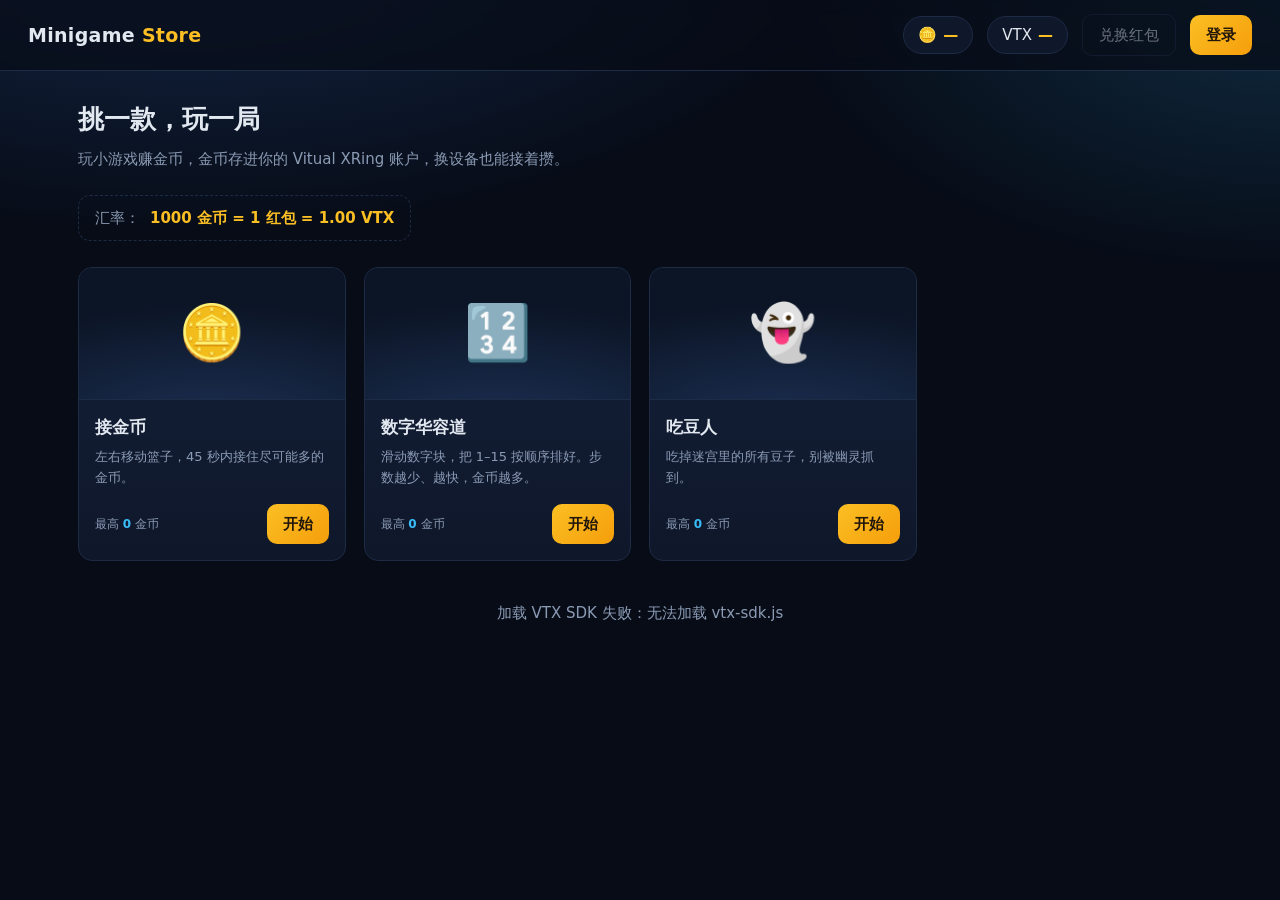
==== index.html @ 961c9f59 "Add store page and three HTML games (coincatcher, klotski, pacman)" ====
<!doctype html>
<html lang="zh-CN">
<head>
  <meta charset="utf-8" />
  <meta name="viewport" content="width=device-width, initial-scale=1" />
  <title>Minigame Store · 小游戏商店</title>
  <meta name="description" content="玩小游戏赚金币，1000 金币兑换 1 红包（1.00 VTX）。" />
  <link rel="stylesheet" href="assets/store.css" />
</head>
<body>
  <header class="topbar">
    <div class="brand">Minigame <span>Store</span></div>
    <div class="wallet">
      <span class="pill" title="金币">🪙 <b id="coins">—</b></span>
      <span class="pill" title="VTX 余额">VTX <b id="balance">—</b></span>
      <button id="redeemBtn" class="ghost" disabled>兑换红包</button>
      <button id="loginBtn" class="primary">登录</button>
    </div>
  </header>

  <main>
    <section class="hero">
      <h1>挑一款，玩一局</h1>
      <p>玩小游戏赚金币，金币存进你的 Vitual XRing 账户，换设备也能接着攒。</p>
      <div class="rate">汇率：<b>1000 金币 = 1 红包 = 1.00 VTX</b></div>
    </section>

    <section id="grid" class="grid"></section>
    <div id="empty" class="empty hidden">正在加载游戏目录…</div>
  </main>

  <div id="stage" class="stage hidden">
    <div class="stage-inner">
      <div class="stage-head">
        <span id="stageTitle">游戏</span>
        <button id="stageClose" class="ghost">返回商店</button>
      </div>
      <iframe id="stageFrame" title="游戏" allow="autoplay"></iframe>
    </div>
  </div>

  <div id="loginModal" class="modal hidden">
    <div class="modal-inner">
      <div class="modal-head">
        <span>登录 Vitual XRing</span>
        <button id="loginClose" class="ghost">关闭</button>
      </div>
      <iframe id="loginFrame" title="登录"></iframe>
    </div>
  </div>

  <div id="toast" class="toast"></div>

  <script src="assets/store.js"></script>
</body>
</html>
---- assets/store.css ----
:root {
  --bg: #070c17;
  --panel: #0f172a;
  --panel-2: #14213a;
  --line: #1e2b45;
  --text: #e2e8f0;
  --muted: #8b9bb4;
  --gold: #fbbf24;
  --cyan: #38bdf8;
  --radius: 14px;
}

* { box-sizing: border-box; }

.hidden { display: none !important; }

html, body { height: 100%; }

body {
  margin: 0;
  background:
    radial-gradient(1100px 520px at 15% -10%, #15294b 0%, transparent 62%),
    radial-gradient(900px 500px at 100% 0%, #0f2a3f 0%, transparent 55%),
    var(--bg);
  color: var(--text);
  font: 15px/1.6 "Microsoft YaHei UI", "Segoe UI", system-ui, sans-serif;
}

button {
  font: inherit;
  cursor: pointer;
  border: 0;
  border-radius: 10px;
  padding: 8px 16px;
  color: var(--text);
  background: var(--panel-2);
  transition: transform .12s ease, background .2s ease;
}
button:hover { transform: translateY(-1px); }
button:active { transform: translateY(0); }
button:disabled { opacity: .45; cursor: not-allowed; transform: none; }

.primary { background: linear-gradient(135deg, #fbbf24, #f59e0b); color: #21160a; font-weight: 700; }
.ghost { background: transparent; border: 1px solid var(--line); }

.topbar {
  display: flex;
  align-items: center;
  gap: 16px;
  padding: 14px 28px;
  border-bottom: 1px solid var(--line);
  backdrop-filter: blur(8px);
  position: sticky;
  top: 0;
  z-index: 20;
  background: rgba(7, 12, 23, .72);
}

.brand {
  font-size: 19px;
  font-weight: 800;
  letter-spacing: .3px;
}
.brand span { color: var(--gold); }

.wallet {
  margin-left: auto;
  display: flex;
  align-items: center;
  gap: 14px;
}

.pill {
  display: inline-flex;
  align-items: center;
  gap: 6px;
  padding: 6px 14px;
  border-radius: 999px;
  background: var(--panel);
  border: 1px solid var(--line);
  font-variant-numeric: tabular-nums;
}
.pill b { color: var(--gold); }

main { max-width: 1180px; margin: 0 auto; padding: 28px; }

.hero h1 { margin: 0 0 6px; font-size: 26px; }
.hero p { margin: 0 0 6px; color: var(--muted); }

.rate {
  margin: 18px 0 26px;
  display: inline-flex;
  gap: 10px;
  padding: 10px 16px;
  border-radius: 12px;
  border: 1px dashed var(--line);
  color: var(--muted);
}
.rate b { color: var(--gold); }

.grid {
  display: grid;
  grid-template-columns: repeat(auto-fill, minmax(250px, 1fr));
  gap: 18px;
}

.card {
  background: linear-gradient(180deg, var(--panel-2), var(--panel));
  border: 1px solid var(--line);
  border-radius: var(--radius);
  overflow: hidden;
  display: flex;
  flex-direction: column;
  transition: border-color .2s ease, transform .2s ease;
}
.card:hover { border-color: #2f4a77; transform: translateY(-3px); }

.cover {
  height: 132px;
  display: grid;
  place-items: center;
  font-size: 54px;
  background: radial-gradient(300px 120px at 50% 120%, #1b2f52, transparent), #0c1526;
  border-bottom: 1px solid var(--line);
}

.card-body { padding: 14px 16px 16px; display: flex; flex-direction: column; gap: 6px; flex: 1; }
.card-body h3 { margin: 0; font-size: 17px; }
.card-body p { margin: 0; color: var(--muted); font-size: 13px; min-height: 38px; }

.card-foot {
  margin-top: auto;
  display: flex;
  align-items: center;
  justify-content: space-between;
  gap: 10px;
  padding-top: 10px;
}
.best { color: var(--muted); font-size: 12px; }
.best b { color: var(--cyan); }

.stage {
  position: fixed;
  inset: 0;
  z-index: 40;
  background: rgba(4, 8, 16, .82);
  backdrop-filter: blur(6px);
  display: grid;
  place-items: center;
  padding: 24px;
}
.stage.hidden, .modal.hidden { display: none; }

.stage-inner {
  position: relative;
  width: min(860px, 100%);
  background: var(--panel);
  border: 1px solid var(--line);
  border-radius: 18px;
  overflow: hidden;
  box-shadow: 0 30px 80px rgba(0, 0, 0, .55);
}
.stage-head {
  display: flex;
  align-items: center;
  padding: 10px 14px;
  border-bottom: 1px solid var(--line);
  color: var(--muted);
  font-size: 13px;
}
.stage-head button { margin-left: auto; padding: 4px 12px; }
.stage iframe { display: block; width: 100%; height: min(640px, 72vh); border: 0; background: #0b1220; }

.modal {
  position: fixed;
  inset: 0;
  z-index: 50;
  background: rgba(4, 8, 16, .78);
  display: grid;
  place-items: center;
  padding: 20px;
}
.modal-inner {
  background: var(--panel);
  border: 1px solid var(--line);
  border-radius: 18px;
  overflow: hidden;
  width: min(440px, 100%);
}
.modal-inner iframe { display: block; width: 100%; height: 560px; border: 0; }
.modal-head { display: flex; align-items: center; padding: 10px 14px; border-bottom: 1px solid var(--line); color: var(--muted); font-size: 13px; }
.modal-head button { margin-left: auto; padding: 4px 12px; }

.toast {
  position: fixed;
  left: 50%;
  bottom: 28px;
  transform: translateX(-50%);
  background: #14213a;
  border: 1px solid var(--line);
  border-left: 3px solid var(--gold);
  padding: 10px 18px;
  border-radius: 10px;
  z-index: 60;
  opacity: 0;
  pointer-events: none;
  transition: opacity .25s ease;
}
.toast.show { opacity: 1; }

.empty { color: var(--muted); padding: 40px 0; text-align: center; }
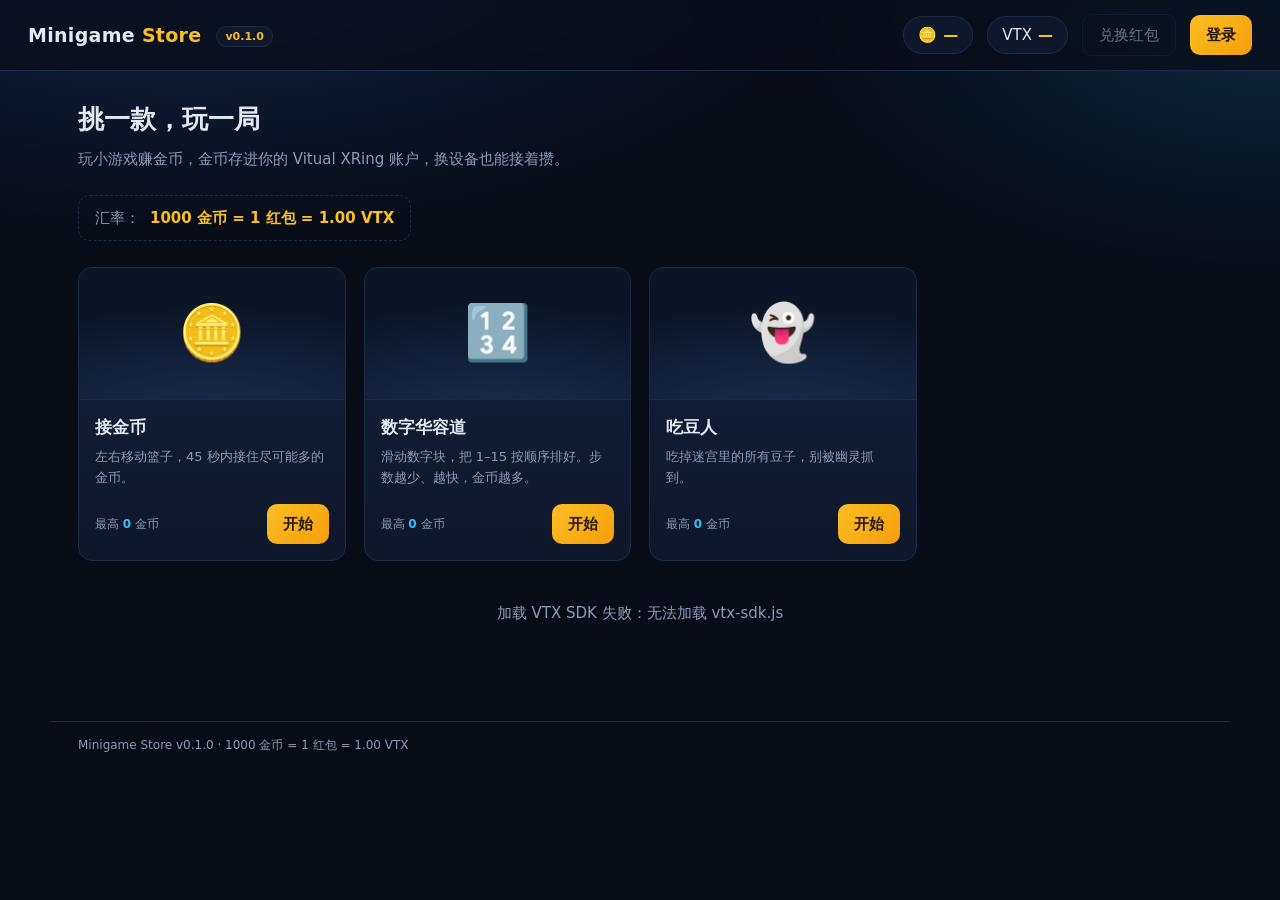
==== commit ef9c5d55: "Add version badge v0.1.0 to store page" ====
--- a/index.html
+++ b/index.html
@@ -9,7 +9,7 @@
 </head>
 <body>
   <header class="topbar">
-    <div class="brand">Minigame <span>Store</span></div>
+    <div class="brand">Minigame <span>Store</span> <span class="version" title="版本">v0.1.0</span></div>
     <div class="wallet">
       <span class="pill" title="金币">🪙 <b id="coins">—</b></span>
       <span class="pill" title="VTX 余额">VTX <b id="balance">—</b></span>
@@ -28,6 +28,10 @@
     <section id="grid" class="grid"></section>
     <div id="empty" class="empty hidden">正在加载游戏目录…</div>
   </main>
+
+  <footer class="footer">
+    Minigame Store v0.1.0 · 1000 金币 = 1 红包 = 1.00 VTX
+  </footer>
 
   <div id="stage" class="stage hidden">
     <div class="stage-inner">
--- a/assets/store.css
+++ b/assets/store.css
@@ -63,6 +63,29 @@
 }
 .brand span { color: var(--gold); }
 
+.version {
+  display: inline-block;
+  margin-left: 8px;
+  padding: 1px 8px;
+  border-radius: 999px;
+  background: var(--panel);
+  border: 1px solid var(--line);
+  color: var(--muted);
+  font-size: 11px;
+  font-weight: 600;
+  letter-spacing: 0;
+  vertical-align: 2px;
+}
+
+.footer {
+  margin: 28px auto 0;
+  max-width: 1180px;
+  padding: 14px 28px 24px;
+  color: var(--muted);
+  font-size: 12px;
+  border-top: 1px solid var(--line);
+}
+
 .wallet {
   margin-left: auto;
   display: flex;
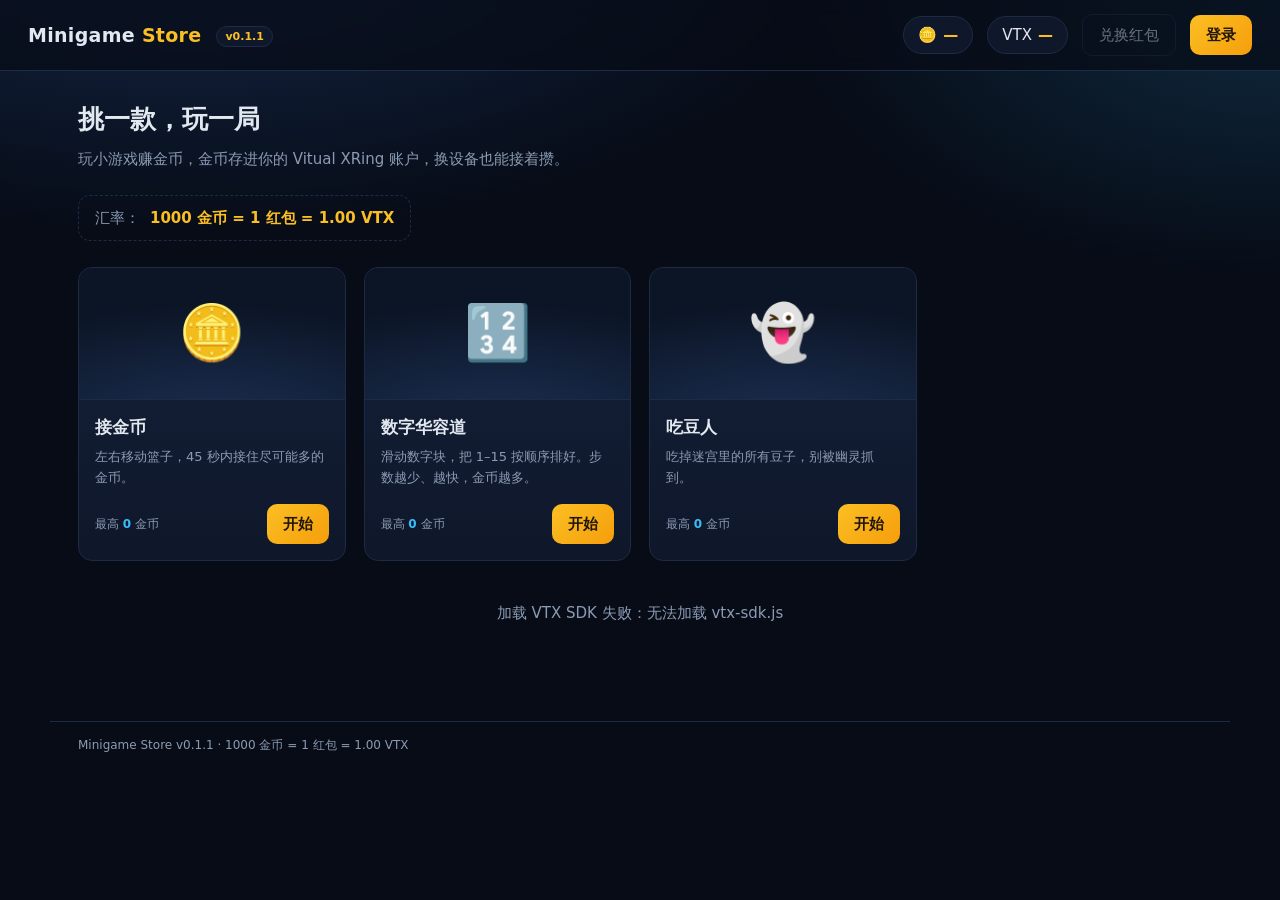
==== commit d88ba362: "Klotski: allow pushing whole rows/columns; bump to 0.1.1" ====
--- a/index.html
+++ b/index.html
@@ -9,7 +9,7 @@
 </head>
 <body>
   <header class="topbar">
-    <div class="brand">Minigame <span>Store</span> <span class="version" title="版本">v0.1.0</span></div>
+    <div class="brand">Minigame <span>Store</span> <span class="version" title="版本">v0.1.1</span></div>
     <div class="wallet">
       <span class="pill" title="金币">🪙 <b id="coins">—</b></span>
       <span class="pill" title="VTX 余额">VTX <b id="balance">—</b></span>
@@ -30,7 +30,7 @@
   </main>
 
   <footer class="footer">
-    Minigame Store v0.1.0 · 1000 金币 = 1 红包 = 1.00 VTX
+    Minigame Store v0.1.1 · 1000 金币 = 1 红包 = 1.00 VTX
   </footer>
 
   <div id="stage" class="stage hidden">
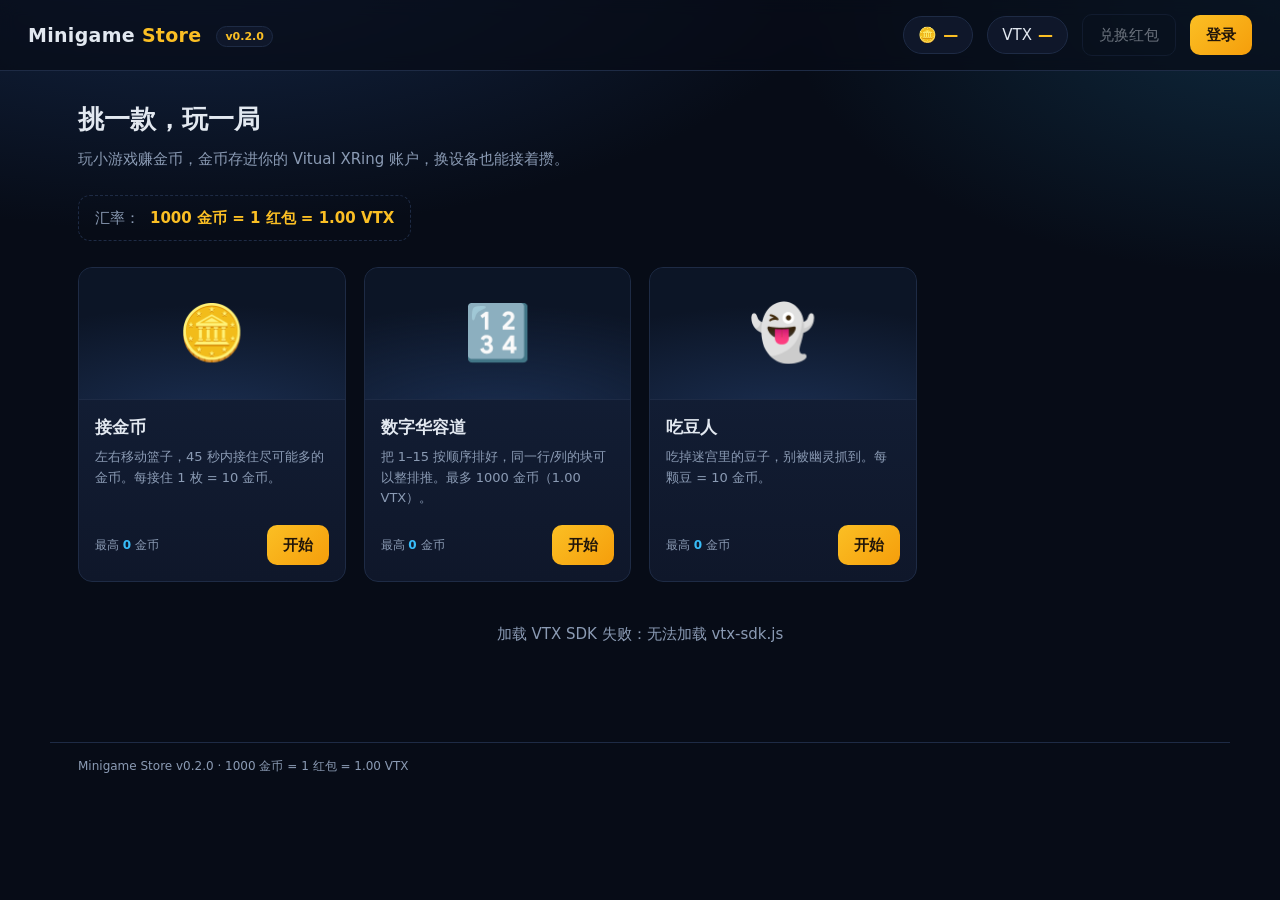
==== commit 97c16f07: "New economy: 10 coins per coin/pellet, klotski max 1000; bump to 0.2.0" ====
--- a/index.html
+++ b/index.html
@@ -9,7 +9,7 @@
 </head>
 <body>
   <header class="topbar">
-    <div class="brand">Minigame <span>Store</span> <span class="version" title="版本">v0.1.1</span></div>
+    <div class="brand">Minigame <span>Store</span> <span class="version" title="版本">v0.2.0</span></div>
     <div class="wallet">
       <span class="pill" title="金币">🪙 <b id="coins">—</b></span>
       <span class="pill" title="VTX 余额">VTX <b id="balance">—</b></span>
@@ -30,7 +30,7 @@
   </main>
 
   <footer class="footer">
-    Minigame Store v0.1.1 · 1000 金币 = 1 红包 = 1.00 VTX
+    Minigame Store v0.2.0 · 1000 金币 = 1 红包 = 1.00 VTX
   </footer>
 
   <div id="stage" class="stage hidden">
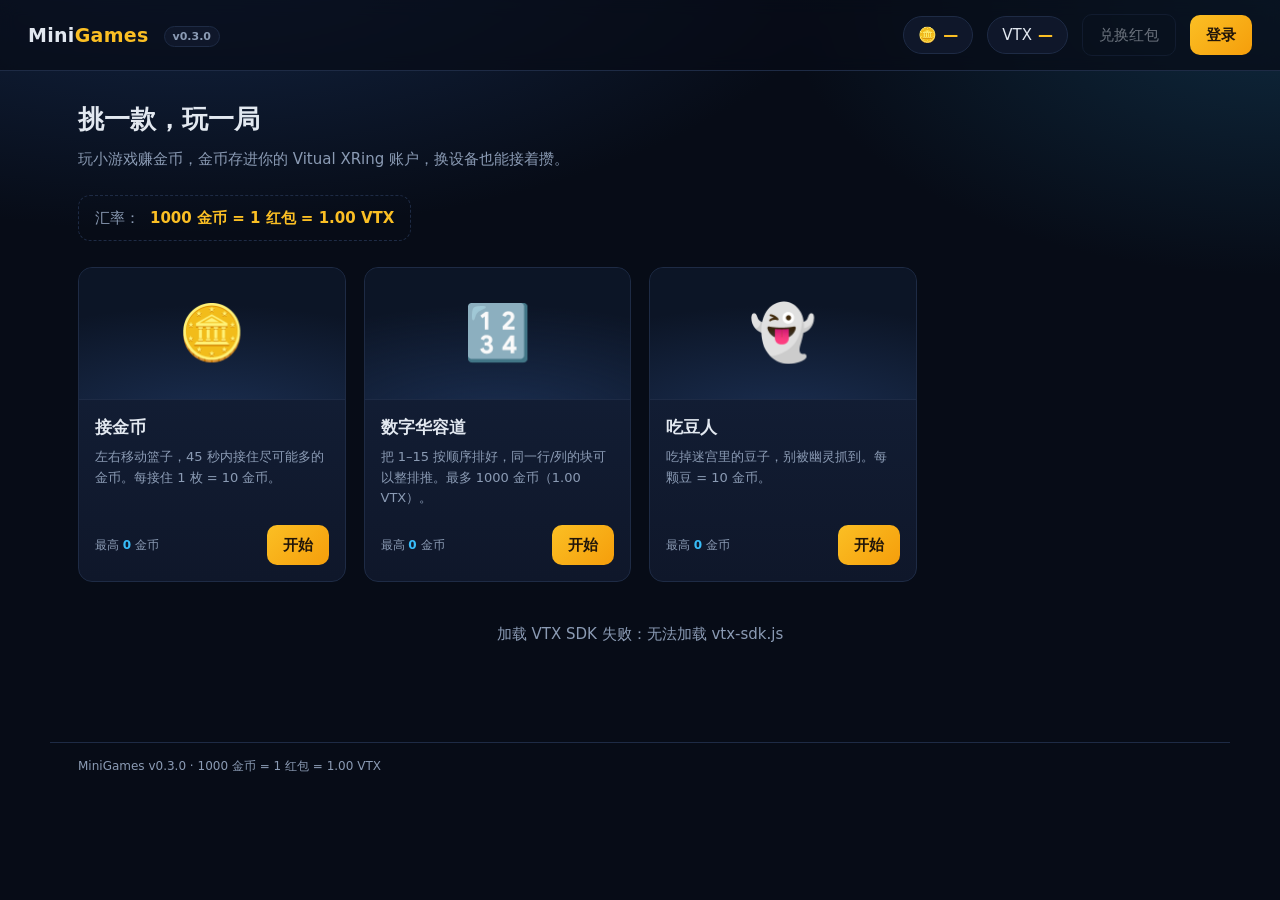
==== commit 0369deb3: "Rename to MiniGames (was Minigame Store); bump to 0.3.0" ====
--- a/index.html
+++ b/index.html
@@ -3,13 +3,15 @@
 <head>
   <meta charset="utf-8" />
   <meta name="viewport" content="width=device-width, initial-scale=1" />
-  <title>Minigame Store · 小游戏商店</title>
+  <title>MiniGames · 小游戏商店</title>
   <meta name="description" content="玩小游戏赚金币，1000 金币兑换 1 红包（1.00 VTX）。" />
+  <link rel="icon" type="image/png" href="assets/icon.png" />
+  <link rel="apple-touch-icon" href="assets/icon.png" />
   <link rel="stylesheet" href="assets/store.css" />
 </head>
 <body>
   <header class="topbar">
-    <div class="brand">Minigame <span>Store</span> <span class="version" title="版本">v0.2.0</span></div>
+    <div class="brand">Mini<span class="accent">Games</span> <span class="version" title="版本">v0.3.0</span></div>
     <div class="wallet">
       <span class="pill" title="金币">🪙 <b id="coins">—</b></span>
       <span class="pill" title="VTX 余额">VTX <b id="balance">—</b></span>
@@ -30,7 +32,7 @@
   </main>
 
   <footer class="footer">
-    Minigame Store v0.2.0 · 1000 金币 = 1 红包 = 1.00 VTX
+    MiniGames v0.3.0 · 1000 金币 = 1 红包 = 1.00 VTX
   </footer>
 
   <div id="stage" class="stage hidden">
--- a/assets/store.css
+++ b/assets/store.css
@@ -61,7 +61,7 @@
   font-weight: 800;
   letter-spacing: .3px;
 }
-.brand span { color: var(--gold); }
+.brand .accent { color: var(--gold); }
 
 .version {
   display: inline-block;
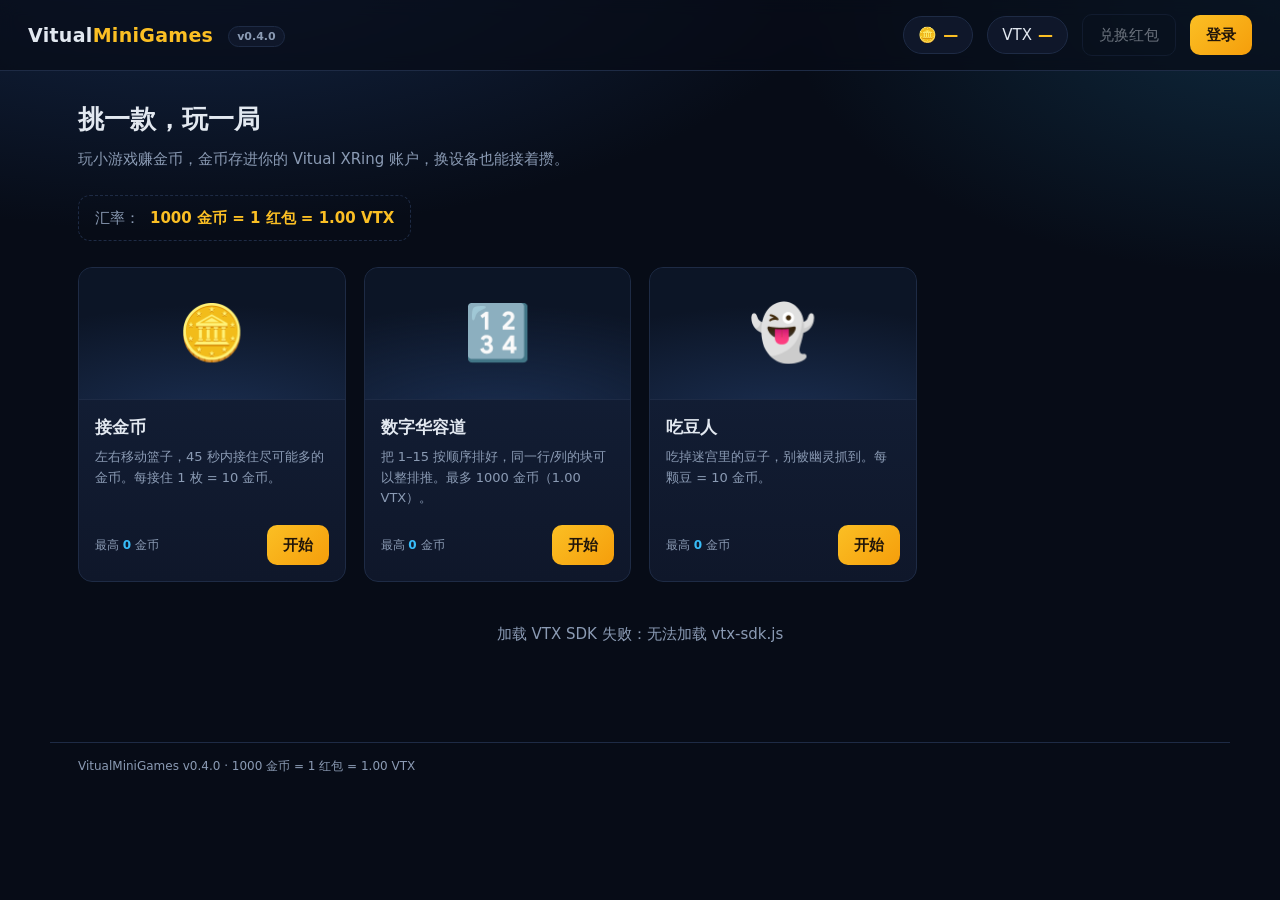
==== commit 359f007e: "Rename to VitualMiniGames; bump to 0.4.0" ====
--- a/index.html
+++ b/index.html
@@ -3,7 +3,7 @@
 <head>
   <meta charset="utf-8" />
   <meta name="viewport" content="width=device-width, initial-scale=1" />
-  <title>MiniGames · 小游戏商店</title>
+  <title>VitualMiniGames · 小游戏商店</title>
   <meta name="description" content="玩小游戏赚金币，1000 金币兑换 1 红包（1.00 VTX）。" />
   <link rel="icon" type="image/png" href="assets/icon.png" />
   <link rel="apple-touch-icon" href="assets/icon.png" />
@@ -11,7 +11,7 @@
 </head>
 <body>
   <header class="topbar">
-    <div class="brand">Mini<span class="accent">Games</span> <span class="version" title="版本">v0.3.0</span></div>
+    <div class="brand">Vitual<span class="accent">MiniGames</span> <span class="version" title="版本">v0.4.0</span></div>
     <div class="wallet">
       <span class="pill" title="金币">🪙 <b id="coins">—</b></span>
       <span class="pill" title="VTX 余额">VTX <b id="balance">—</b></span>
@@ -32,7 +32,7 @@
   </main>
 
   <footer class="footer">
-    MiniGames v0.3.0 · 1000 金币 = 1 红包 = 1.00 VTX
+    VitualMiniGames v0.4.0 · 1000 金币 = 1 红包 = 1.00 VTX
   </footer>
 
   <div id="stage" class="stage hidden">
